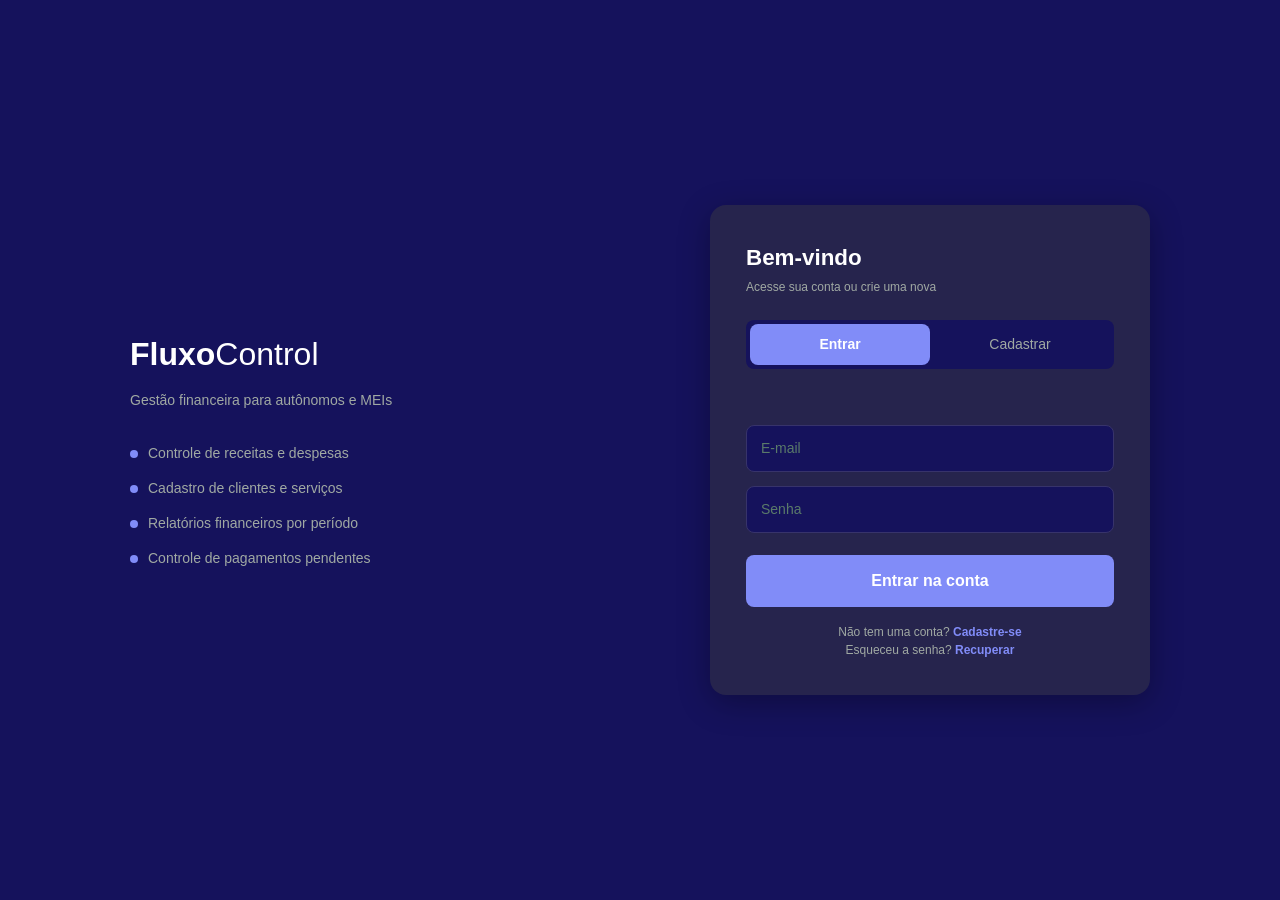
==== frontend/index.html @ 9fb7758e "Primeiro commit - FluxoControl" ====
<!DOCTYPE html>
<html lang="pt-br">

<head>
  <meta charset="UTF-8">
  <meta name="viewport" content="width=device-width, initial-scale=1.0">
  <title>FluxoControl</title>
  <link rel="stylesheet" href="css/reset.css">
  <link rel="stylesheet" href="css/style.css">
</head>

<body class="pagina-auth">

  <div class="auth-container">

    <div class="auth-esquerda">
      <div class="logo auth-logo">
        <strong>Fluxo</strong><span>Control</span>
      </div>
      <p class="auth-descricao">Gestão financeira para autônomos e MEIs</p>
      <ul class="auth-lista">
        <li>Controle de receitas e despesas</li>
        <li>Cadastro de clientes e serviços</li>
        <li>Relatórios financeiros por período</li>
        <li>Controle de pagamentos pendentes</li>
      </ul>
    </div>

    <div class="auth-direita">
      <div class="auth-card">

        <h1 class="auth-titulo">Bem-vindo</h1>
        <p class="auth-subtitulo">Acesse sua conta ou crie uma nova</p>

        <div class="auth-abas">
          <button class="auth-aba ativa" id="aba-entrar">Entrar</button>
          <button class="auth-aba" id="aba-cadastrar">Cadastrar</button>
        </div>

        <p class="auth-erro" id="auth-erro"></p>

        <!-- Formulário de Login -->
        <div id="form-login">
          <div class="campo-auth">
            <input type="email" id="login-email" class="campo-input" placeholder="E-mail" />
          </div>
          <div class="campo-auth">
            <input type="password" id="login-senha" class="campo-input" placeholder="Senha" />
          </div>
          <button class="btn-auth" id="btn-entrar">Entrar na conta</button>
          <p class="auth-link-texto">
            Não tem uma conta?
            <a href="#" id="link-para-cadastro">Cadastre-se</a>
          </p>
          <p class="auth-link-texto">
            Esqueceu a senha? <a href="#" id="link-recuperar">Recuperar</a>
          </p>
        </div>

        <!-- Formulário de Cadastro -->
        <div id="form-cadastro" class="hidden">
          <div class="campo-auth">
            <label class="campo-label">Nome</label>
            <input type="text" id="cadastro-nome" class="campo-input" placeholder="Nome" />
          </div>
          <div class="campo-auth">
            <label class="campo-label">E-mail</label>
            <input type="email" id="cadastro-email" class="campo-input" placeholder="E-mail" />
          </div>
          <div class="campo-auth">
            <label class="campo-label">Senha</label>
            <input type="password" id="cadastro-senha" class="campo-input" placeholder="Senha" />
          </div>
          <button class="btn-auth" id="btn-cadastrar">Criar conta</button>
          <p class="auth-link-texto">
            Já tem uma conta?
            <a href="#" id="link-para-login">Faça login</a>
          </p>
        </div>

        <!-- Formulário de Recuperação -->
        <div id="form-recuperar" class="hidden">
          <p class="auth-subtitulo">Digite seu e-mail e escolha uma nova senha para redefinir o acesso.</p>
          <div class="campo-auth">
            <input type="email" id="recuperar-email" class="campo-input" placeholder="E-mail" />
          </div>
          <div class="campo-auth">
            <input type="password" id="recuperar-senha" class="campo-input" placeholder="Nova senha" />
          </div>
          <button class="btn-auth" id="btn-recuperar">Redefinir senha</button>
          <p class="auth-link-texto">
            Lembrou a senha? <a href="#" id="link-voltar-login">Voltar ao login</a>
          </p>
        </div>

      </div>
    </div>

  </div>

  <script src="js/core.js"></script>
  <script src="js/script.js"></script>
</body>

</html>
---- frontend/css/style.css ----
/* VARIÁVEIS DE COR */
:root {
  /* ---- Marca ---- */
  --marca-escura: #15125c; /* fundo do menu lateral, fundo da tela de login */
  --marca-media: #6366f1; /* cor principal: botões, foco de campos, gráfico */
  --marca-clara: #818cf8; /* destaque do logo, links e detalhes */
  --marca-escura-hover: #4f46e5; /* hover do botão principal */
  --marca-hover-auth: #4338ca; /* hover do botão de login/cadastro */
  --marca-card-auth: #26244d; /* fundo do card de login */
  --marca-borda-auth: #37336b; /* borda dos campos de login */
  --marca-titulo: #25244c; /* título dos painéis (clientes, serviços...) */
  --marca-titulo-pagina: #19183b; /* título grande do topo de cada página */
  --marca-linha-hover: #f5f7ff; /* fundo ao passar o mouse numa linha de tabela */
  --marca-borda-suave: #eef2ff; /* borda leve dos cards e painéis */

  /* ---- Neutros ---- */
  --branco: #ffffff;
  --fundo-pagina: #f7f6f2;

  /* Cinza */
  --cinza-borda: #d1d5db51; /* toda borda, divisória, hover suave e placeholder */
  --cinza-texto: #9ca3af; /* todo texto auxiliar/secundário (labels, datas, .muted) */

  /* Cinza específico do menu lateral e da tela de login */
  --cinza-texto-claro: #a0a9a3; /* texto secundário sobre fundo escuro */
  --cinza-placeholder-escuro: #5a7a6a; /* placeholder dos campos de login */

  /* STATUS */
  /*Positivo (pago, ativo, lucro, receita) */
  --positivo-texto: #166534; /* texto sobre fundo colorido (badge) */
  --positivo-fundo: #d1fae5;
  --positivo-destaque: #16a34a; /* número/ícone isolado sobre fundo branco */

  /* Negativo (atrasado, inadimplente, despesa) */
  --negativo-texto: #991b1b;
  --negativo-fundo: #fee2e2;
  --negativo-destaque: #ef4444;

  /* Alerta (pendente) */
  --alerta-texto: #854d0e;
  --alerta-fundo: #fef9c3;
  --alerta-destaque: #d97706;

  /*Informativo (novo, ícone de editar) */
  --informativo-texto: #1e40af;
  --informativo-fundo: #dbeafe;
  --informativo-destaque: #3498db;

  /* Erro de formulário (próprio, separado do vermelho de status) */
  --erro-texto: #dc2626;
  --erro-fundo: #fef2f2;
  --erro-borda: #fecaca;
  --erro-suave: #f87171; /* texto de erro sobre fundo escuro (login) */

  /* ---- Tipografia (tamanhos de texto pequeno/auxiliar do site inteiro;
     títulos grandes continuam com valor próprio, não entram na escala) ---- */
  --txt-micro: 0.625rem; /* legendas do gráfico */
  --txt-rotulo: 0.7rem; /* rótulo em maiúsculo: cabeçalho de tabela, label de card/campo */
  --txt-aux: 0.75rem; /* texto auxiliar/secundário */
  --txt-base: 0.875rem; /* texto normal do corpo (célula de tabela, listas, subtítulos) */

  /* ---- Cantos arredondados ---- */
  --raio-padrao: 8px; /* botão, input, select, card pequeno */
  --raio-card: 12px; /* painel, card de resumo */
  --raio-grande: 16px; /* card de destaque (login) */
  --raio-pilula: 9999px; /* badge e etiqueta de status */
}

/*  MENU LATERAL  */
.app-shell {
  min-height: 100vh;
}

.sidebar {
  width: 220px;
  flex-shrink: 0;
  background-color: var(--marca-escura);
  color: var(--branco);
  display: flex;
  flex-direction: column;
  padding: 24px 16px;
  position: fixed;
  top: 0;
  left: 0;
  height: 100vh;
}

.sidebar-logo {
  font-size: 1.3rem;
  letter-spacing: -0.5px;
  padding: 0 10px;
  margin-bottom: 2rem;
}

.sidebar-logo strong {
  color: var(--branco);
}

.sidebar-logo span {
  color: var(--marca-clara);
  font-weight: 700;
}

.sidebar-nav {
  display: flex;
  flex-direction: column;
  gap: 4px;
  flex: 1;
}

.sidebar-link {
  display: flex;
  align-items: center;
  gap: 12px;
  color: var(--cinza-texto-claro);
  font-size: var(--txt-base);
  font-weight: 500;
  padding: 10px 12px;
  border-radius: var(--raio-padrao);
  transition: all 0.2s;
}

.sidebar-link i {
  width: 18px;
  text-align: center;
  font-size: var(--txt-base);
}

.sidebar-link:hover {
  color: var(--branco);
  background: rgba(255, 255, 255, 0.06);
}

.sidebar-link.ativo {
  color: var(--branco);
  background: rgba(255, 255, 255, 0.12);
}

.sidebar .botao-logout {
  background-color: rgba(255, 255, 255, 0.12);
  color: var(--branco);
  padding: 10px 12px;
  border-radius: var(--raio-padrao);
  font-size: var(--txt-aux);
  font-weight: 700;
  transition: all 0.2s;
  width: 100%;
}

.sidebar .botao-logout:hover {
  background-color: rgba(255, 255, 255, 0.2);
}

/* Parte principal de conteúdo (lado do menu lateral) */
main,
.wrap {
  margin-left: 220px;
  padding: 40px;
}

main {
  padding: 40px;
}

/*  COMPONENTES COMPARTILHADOS 
   Painel, tabela, campos de formulário, botões e etiquetas de status usados em várias páginas ficam aqui para não duplicar regras em cada página. */

/* Painel (card branco com título) */
.painel {
  background: var(--branco);
  border-radius: var(--raio-card);
  border: 1px solid var(--marca-borda-suave);
  padding: 24px;
  margin-bottom: 20px;
}

.painel-header {
  display: flex;
  justify-content: space-between;
  align-items: center;
  margin-bottom: 20px;
}

.painel-title {
  font-size: 1rem;
  font-weight: 700;
  text-transform: uppercase;
  color: var(--marca-titulo);
}

.painel-largo {
  grid-column: 1 / -1;
}

.dashboard-conteudo {
  display: grid;
  grid-template-columns: 1fr 1fr;
  gap: 24px;
  align-items: start;
}

/* Tabela padrão (header cinza claro + linhas com hover)*/
.tabela-container {
  overflow-x: auto;
}

.tabela-clientes {
  width: 100%;
  border-collapse: collapse;
}

.tabela-clientes thead {
  background-color: var(--cinza-borda);
}

.tabela-clientes th {
  text-align: left;
  font-size: var(--txt-rotulo);
  text-transform: uppercase;
  color: var(--cinza-texto);
  padding: 12px;
  border-bottom: 1px solid var(--cinza-borda);
}

.tabela-clientes td {
  padding: 16px 12px;
  border-bottom: 1px solid var(--cinza-borda);
  font-size: var(--txt-base);
}

.tabela-clientes tbody tr:hover {
  background: var(--marca-linha-hover);
}

.linha-selecionada {
  background-color: var(--marca-linha-hover);
}

.td-right {
  text-align: right;
}

.td-center {
  text-align: center;
}

.muted {
  color: var(--cinza-texto);
  font-size: var(--txt-aux);
}

.capitalize {
  text-transform: capitalize;
}

.cell-empty {
  text-align: center;
  color: var(--cinza-texto);
}

.tabela-clientes td.cell-empty {
  padding: 2rem 1rem;
}

/* Cards de resumo (números grandes no topo) — Dashboard, Clientes, Serviços */
.resumo-grade {
  display: grid;
  grid-template-columns: repeat(3, 1fr);
  gap: 20px;
  margin-bottom: 20px;
}

.resumo-cartao {
  background: var(--branco);
  padding: 10px 20px;
  border-radius: var(--raio-card);
  border: 1px solid var(--marca-borda-suave);
  box-shadow: 0 4px 6px rgba(0, 0, 0, 0.02);
}

.resumo-cartao-destaque .resumo-valor {
  font-size: 1.8rem;
}

.resumo-label {
  font-size: var(--txt-rotulo);
  font-weight: 700;
  text-transform: uppercase;
  color: var(--cinza-texto);
  letter-spacing: 0.05em;
}

.resumo-valor {
  display: block;
  font-size: 1.5rem;
  font-weight: 700;
  margin: 5px 0;
}

.resumo-detalhe {
  font-size: var(--txt-aux);
  color: var(--cinza-texto);
}

/* Cor de números/ícones "isolados" (fora de badge) que representam um valor bom/ruim/de atenção — usado em Dashboard, Clientes, Serviços, Financeiro e Relatórios */
.valor-positivo {
  color: var(--positivo-destaque);
}

.valor-negativo {
  color: var(--negativo-destaque);
}

.valor-alerta {
  color: var(--alerta-destaque);
}

/* Cabeçalho de página (título + ações à direita) */
.dashboard-topo {
  display: flex;
  justify-content: space-between;
  align-items: center;
  gap: 1rem;
  flex-wrap: wrap;
  margin-bottom: 24px;
}

/* Título e subtítulo de página */
.pagina-titulo {
  font-size: 1.8rem;
  color: var(--marca-titulo-pagina);
  margin-bottom: 5px;
}

.pagina-subtitulo {
  color: var(--cinza-texto);
  font-size: var(--txt-base);
  letter-spacing: 0.1rem;
}

.toolbar {
  display: flex;
  gap: 0.75rem;
  align-items: center;
  flex-wrap: wrap;
}

.grid-2 {
  display: grid;
  gap: 1.5rem;
}

@media (min-width: 1024px) {
  .grid-2 {
    grid-template-columns: 1fr 1fr;
  }
}

/* Select customizado — usado em qualquer select do site (filtros e campos de formulário): Serviços, Financeiro, Relatórios */
.campo-select {
  padding: 8px 12px;
  border: 1px solid var(--cinza-borda);
  border-radius: var(--raio-padrao);
  font-size: var(--txt-aux);
  cursor: pointer;
  appearance: none;
  -webkit-appearance: none;
  -moz-appearance: none;
  padding-right: 32px;
  background-color: var(--branco);
  background-image: url("data:image/svg+xml;utf8,<svg xmlns='http://www.w3.org/2000/svg' viewBox='0 0 24 24' fill='none' stroke='%236b7280' stroke-width='2' stroke-linecap='round' stroke-linejoin='round'><polyline points='6 9 12 15 18 9'></polyline></svg>");
  background-repeat: no-repeat;
  background-position: right 10px center;
  background-size: 14px;
}

.campo-select:focus {
  outline: none;
  border-color: var(--marca-media);
  box-shadow: 0 0 0 2px rgba(58, 166, 106, 0.2);
}

/* Campo de texto avulso, fora de um .campo (ex: campo de descrição de despesa quando não está dentro do formulário padrão) — Financeiro */
.input {
  border: 1px solid var(--cinza-borda);
  border-radius: var(--raio-padrao);
  padding: 8px 12px;
  font-size: var(--txt-aux);
  width: 100%;
}

.input:focus {
  outline: none;
  border-color: var(--marca-media);
  box-shadow: 0 0 0 2px rgba(58, 166, 106, 0.2);
}

/* Campo de formulário (rótulo + input) — Clientes, Serviços e Financeiro */
.campo {
  display: flex;
  flex-direction: column;
  gap: 6px;
}

/* Grade de campos de um formulário — Serviços e Financeiro */
.form-campos {
  display: grid;
  grid-template-columns: 1fr 1fr;
  gap: 15px;
  margin-top: 10px;
}

.campo-cheio {
  grid-column: span 2;
}

.campo label {
  font-size: var(--txt-rotulo);
  font-weight: 700;
  color: var(--cinza-texto);
  text-transform: uppercase;
}

.campo-opcional {
  text-transform: none;
  font-weight: 400;
  color: var(--cinza-texto);
}

.campo input {
  padding: 10px;
  border: 1px solid var(--cinza-borda);
  border-radius: var(--raio-padrao);
  font-size: var(--txt-aux);
}

.campo input::placeholder {
  color: var(--cinza-borda);
  letter-spacing: 0.1em;
  font-weight: 600;
}

.campo input:focus {
  outline: none;
  border-color: var(--marca-media);
  box-shadow: 0 0 0 2px rgba(58, 166, 106, 0.2);
}

.form-botoes {
  grid-column: span 2;
  display: flex;
  gap: 10px;
  margin-top: 10px;
}

.btn-cancelar {
  background: var(--branco);
  border: 1px solid var(--cinza-borda);
  padding: 10px 20px;
  border-radius: var(--raio-padrao);
  font-weight: 700;
}

.btn-cancelar:hover {
  background: var(--marca-linha-hover);
}

/* Botão de ação principal — usado em todas as páginas (Salvar, Registrar, +Novo Serviço, +Nova Despesa...) */
.btn-primary {
  display: inline-flex;
  align-items: center;
  gap: 0.35rem;
  background: var(--marca-media);
  color: var(--branco);
  border: none;
  border-radius: var(--raio-padrao);
  padding: 10px 20px;
  font-size: var(--txt-base);
  font-weight: 700;
  cursor: pointer;
}

.btn-primary:hover {
  background: var(--marca-escura-hover);
}

.btn-ghost {
  border: 1px solid var(--cinza-borda);
  background: var(--branco);
  border-radius: var(--raio-padrao);
  padding: 0.5rem 1rem;
  font-size: var(--txt-base);
  cursor: pointer;
}

.alert-err {
  background: var(--erro-fundo);
  border: 1px solid var(--erro-borda);
  color: var(--erro-texto);
  border-radius: var(--raio-padrao);
  padding: 0.75rem 1rem;
  font-size: var(--txt-base);
  margin-bottom: 1rem;
}

/* Ícones de ação nas tabelas (editar/excluir) — Clientes, Serviços, Financeiro */
[title="Editar"],
[title="Deletar"] {
  background: none;
  border: none;
  cursor: pointer;
  padding: 5px;
}

.fa-trash-can {
  color: var(--negativo-destaque);
}

.fa-pen-to-square {
  color: var(--informativo-destaque);
}

.row-actions {
  display: inline-flex;
  align-items: center;
  gap: 10px;
}

/* Etiquetas de status (select colorido nas tabelas) — Clientes e Serviços */
.status-servico-select,
.status-cliente {
  appearance: none;
  -webkit-appearance: none;
  -moz-appearance: none;
  padding: 5px 10px;
  border-radius: var(--raio-pilula);
  font-size: var(--txt-aux);
  font-weight: 700;
  border: none;
  cursor: pointer;
}

.status-servico-select.pago,
.status-cliente.ativo {
  background: var(--positivo-fundo);
  color: var(--positivo-texto);
}

.status-servico-select.pendente {
  background: var(--alerta-fundo);
  color: var(--alerta-texto);
}

.status-servico-select.atrasado,
.status-cliente.inadimplente {
  background: var(--negativo-fundo);
  color: var(--negativo-texto);
}

.status-cliente.novo {
  background: var(--informativo-fundo);
  color: var(--informativo-texto);
}

/* Etiquetas de status (texto simples, geradas via JS) — Dashboard e
   Clientes (histórico) */
.status-pago {
  display: block;
  background: var(--positivo-fundo);
  color: var(--positivo-texto);
  font-size: var(--txt-rotulo);
  font-weight: 700;
  padding: 5px 10px;
  border-radius: var(--raio-pilula);
  margin-top: 5px;
}

.status-pendente {
  display: block;
  background: var(--alerta-fundo);
  color: var(--alerta-texto);
  font-size: var(--txt-rotulo);
  font-weight: 700;
  padding: 5px 10px;
  border-radius: var(--raio-pilula);
  margin-top: 5px;
}

.status-atrasado {
  display: block;
  background: var(--negativo-fundo);
  color: var(--negativo-texto);
  font-size: var(--txt-rotulo);
  font-weight: 700;
  padding: 5px 10px;
  border-radius: var(--raio-pilula);
  margin-top: 5px;
}

/* Etiquetas de status (badge arredondado, gerado via montarSituacao()
   em core.js) — usadas atualmente no Financeiro */
.badge-pago,
.badge-ativo {
  display: inline-flex;
  align-items: center;
  padding: 0.125rem 0.625rem;
  border-radius: var(--raio-pilula);
  font-size: var(--txt-aux);
  font-weight: 500;
  background: var(--positivo-fundo);
  color: var(--positivo-texto);
}

.badge-pendente {
  display: inline-flex;
  align-items: center;
  padding: 0.125rem 0.625rem;
  border-radius: var(--raio-pilula);
  font-size: var(--txt-aux);
  font-weight: 500;
  background: var(--alerta-fundo);
  color: var(--alerta-texto);
}

.badge-atrasado {
  display: inline-flex;
  align-items: center;
  padding: 0.125rem 0.625rem;
  border-radius: var(--raio-pilula);
  font-size: var(--txt-aux);
  font-weight: 500;
  background: var(--negativo-fundo);
  color: var(--negativo-texto);
}

.badge-inadimplente {
  display: inline-flex;
  align-items: center;
  padding: 0.125rem 0.625rem;
  border-radius: var(--raio-pilula);
  font-size: var(--txt-aux);
  font-weight: 500;
  background: var(--negativo-fundo);
  color: var(--negativo-texto);
}

.badge-novo {
  display: inline-flex;
  align-items: center;
  padding: 0.125rem 0.625rem;
  border-radius: var(--raio-pilula);
  font-size: var(--txt-aux);
  font-weight: 500;
  background: var(--informativo-fundo);
  color: var(--informativo-texto);
}

.badge-inativo {
  display: inline-flex;
  align-items: center;
  padding: 0.125rem 0.625rem;
  border-radius: var(--raio-pilula);
  font-size: var(--txt-aux);
  font-weight: 500;
  background: var(--cinza-borda);
  color: var(--cinza-texto);
}

/* LOGIN / CADASTRO */
.pagina-auth {
  background-color: var(--marca-escura);
  min-height: 100vh;
  display: flex;
  align-items: center;
  justify-content: center;
}

.auth-container {
  display: flex;
  align-items: center;
  justify-content: center;
  gap: 80px;
  width: 100%;
  max-width: 1100px;
  padding: 40px;
}

.auth-esquerda {
  color: var(--branco);
  flex: 1;
}

.auth-logo {
  font-size: 2rem;
  margin-bottom: 12px;
}

.auth-descricao {
  color: var(--cinza-texto-claro);
  font-size: var(--txt-base);
  margin-bottom: 32px;
}

.auth-lista {
  list-style: none;
  display: flex;
  flex-direction: column;
  gap: 14px;
}

.auth-lista li {
  color: var(--cinza-texto-claro);
  font-size: var(--txt-base);
  display: flex;
  align-items: center;
  gap: 10px;
}

.auth-lista li::before {
  content: "";
  width: 8px;
  height: 8px;
  background-color: var(--marca-clara);
  border-radius: 50%;
  flex-shrink: 0;
}

.auth-direita {
  flex: 1;
  max-width: 440px;
}

.auth-card {
  background-color: var(--marca-card-auth);
  border-radius: var(--raio-grande);
  padding: 36px;
  box-shadow: 0 8px 32px rgba(0, 0, 0, 0.3);
}

.auth-titulo {
  color: var(--branco);
  font-size: 1.4rem;
  font-weight: 700;
  margin-bottom: 4px;
}

.auth-subtitulo {
  color: var(--cinza-texto-claro);
  font-size: var(--txt-aux);
  margin-bottom: 24px;
}

.auth-abas {
  display: flex;
  background-color: var(--marca-escura);
  border-radius: var(--raio-padrao);
  padding: 4px;
  margin-bottom: 24px;
}

.auth-aba {
  flex: 1;
  padding: 10px;
  border-radius: var(--raio-padrao);
  font-size: var(--txt-base);
  font-weight: 500;
  color: var(--cinza-texto-claro);
  background: transparent;
  transition: all 0.2s;
  cursor: pointer;
}

.auth-aba.ativa {
  background-color: var(--marca-clara);
  color: var(--branco);
  font-weight: 700;
}

.campo-auth {
  margin-bottom: 14px;
}

.campo-label {
  display: block;
  font-size: var(--txt-aux);
  color: var(--cinza-texto-claro);
  margin-bottom: 6px;
  text-transform: uppercase;
  letter-spacing: 0.5px;
}

.campo-input {
  width: 100%;
  padding: 12px 14px;
  background-color: var(--marca-escura);
  border: 1px solid var(--marca-borda-auth);
  border-radius: var(--raio-padrao);
  color: var(--branco);
  font-size: var(--txt-base);
  transition: border-color 0.2s;
}

.campo-input::placeholder {
  color: var(--cinza-placeholder-escuro);
}

.campo-input:focus {
  outline: none;
  border-color: var(--marca-clara);
}

.campos-lado-a-lado {
  display: grid;
  grid-template-columns: 1fr 1fr;
  gap: 12px;
}

.btn-auth {
  width: 100%;
  padding: 14px;
  background-color: var(--marca-clara);
  color: var(--branco);
  border-radius: var(--raio-padrao);
  font-weight: 700;
  margin-top: 8px;
  margin-bottom: 16px;
  cursor: pointer;
  transition: background-color 0.2s;
}

.btn-auth:hover {
  background-color: var(--marca-hover-auth);
}

.btn-auth:disabled {
  background-color: var(--marca-borda-auth);
  cursor: not-allowed;
}

.auth-link-texto {
  text-align: center;
  font-size: var(--txt-aux);
  color: var(--cinza-texto-claro);
}

.auth-link-texto a {
  color: var(--marca-clara);
  font-weight: 600;
}

.auth-link-texto a:hover {
  text-decoration: underline;
}

.auth-erro {
  color: var(--erro-suave);
  font-size: var(--txt-aux);
  margin-bottom: 12px;
  min-height: 20px;
  text-align: center;
}

/* DASHBOARD */
.resumo-grade-3 {
  grid-template-columns: repeat(3, 1fr);
}

.atividade-item {
  display: flex;
  align-items: center;
  gap: 12px;
  padding: 12px 0;
  border-bottom: 1px solid var(--cinza-borda);
  font-size: var(--txt-base);
  color: var(--cinza-texto);
}

.atividade-item:last-child {
  border-bottom: none;
}

.atividade-icone {
  font-size: 1.2rem;
}

/* Ícones do feed de "Atividade Recente" (escopados ao .atividade-icone para não vazar cor para o ícone do menu lateral que usa o mesmo ícone, ex: fa-sack-dollar) */
.atividade-icone .fa-user-plus {
  color: var(--marca-clara);
}

.atividade-icone .fa-sack-dollar {
  color: var(--alerta-destaque);
}

.atividade-icone .fa-clipboard-check {
  color: var(--informativo-texto);
}

.atividade-icone .fa-angles-down {
  color: var(--negativo-destaque);
}

.block-pad {
  padding: 2rem 1.25rem;
  margin: 0;
  text-align: center;
}

/* CLIENTES */
.coluna-acoes {
  display: flex;
  flex-direction: column;
}

.form-cadastro {
  display: grid;
  grid-template-columns: 1fr 1fr;
  gap: 15px;
  margin-top: 10px;
}

.historico-item {
  display: flex;
  justify-content: space-between;
  padding: 5px 0;
  border-bottom: 1px solid var(--cinza-borda);
}

.historico-info h3 {
  font-size: var(--txt-base);
}

.historico-info time {
  font-size: var(--txt-aux);
  color: var(--cinza-texto);
}

.historico-valores {
  text-align: center;
}

.historico-lista span {
  font-size: var(--txt-aux);
  color: var(--cinza-texto);
  margin-top: 15px;
}

/* SERVIÇOS */
.resumo-grade-4 {
  grid-template-columns: repeat(4, 1fr);
}

.status-servico {
  padding: 5px 15px;
  border-radius: var(--raio-pilula);
  font-size: var(--txt-aux);
  font-weight: 700;
  display: inline-block;
}

.status-servico.pago {
  background: var(--positivo-fundo);
  color: var(--positivo-texto);
}

.status-servico.pendente {
  background: var(--alerta-fundo);
  color: var(--alerta-texto);
}

.status-servico.atrasado {
  background: var(--negativo-fundo);
  color: var(--negativo-texto);
}

/* FINANCEIRO */
.painel-despesa {
  background: var(--branco);
  border: 1px solid var(--marca-borda-suave);
  border-radius: var(--raio-card);
  padding: 1.25rem;
  margin-bottom: 1.5rem;
}

/* RELATÓRIOS */
.chart-loading {
  height: 10rem;
  display: flex;
  align-items: center;
  justify-content: center;
  color: var(--cinza-texto);
  font-size: var(--txt-base);
}

.chart-bars {
  display: flex;
  gap: 0.5rem;
}

.bar-col {
  flex: 1;
  display: flex;
  flex-direction: column;
  align-items: center;
  min-width: 0;
}

.bar-tip {
  font-size: var(--txt-micro);
  color: var(--cinza-texto);
  white-space: nowrap;
  overflow: hidden;
  text-overflow: ellipsis;
  max-width: 100%;
  height: 1rem;
}

.bar-track-cima {
  width: 100%;
  height: 6rem;
  display: flex;
  flex-direction: column;
  justify-content: flex-end;
}

.bar-track-baixo {
  width: 100%;
  height: 6rem;
  display: flex;
  flex-direction: column;
  justify-content: flex-start;
}

.bar-zero {
  width: 100%;
  height: 1px;
  background: var(--cinza-borda);
}

.bar-fill {
  width: 100%;
  min-height: 0;
  background: var(--cinza-borda);
}

.bar-fill.bar-cima {
  border-radius: 2px 2px 0 0;
}

.bar-fill.bar-baixo {
  border-radius: 0 0 2px 2px;
}

.bar-fill.bar-verde {
  background: var(--positivo-destaque);
}

.bar-fill.bar-vermelha {
  background: var(--negativo-destaque);
}

.bar-m {
  font-size: var(--txt-micro);
  color: var(--cinza-texto);
  margin-top: 0.35rem;
}

.chart-legenda {
  display: flex;
  gap: 1rem;
  font-size: var(--txt-aux);
  color: var(--cinza-texto);
}

.chart-legenda span {
  display: inline-flex;
  align-items: center;
  gap: 0.35rem;
}

.legenda-cor {
  width: 10px;
  height: 10px;
  border-radius: 2px;
  display: inline-block;
}

.legenda-verde {
  background: var(--positivo-destaque);
}

.legenda-vermelha {
  background: var(--negativo-destaque);
}

.cli-row {
  display: flex;
  align-items: center;
  justify-content: space-between;
  padding: 0.75rem 1.25rem;
  border-bottom: 1px solid var(--cinza-borda);
}

.cli-left {
  display: flex;
  align-items: center;
  gap: 0.75rem;
}

.cli-num {
  width: 1.5rem;
  height: 1.5rem;
  border-radius: var(--raio-pilula);
  background: var(--positivo-fundo);
  color: var(--positivo-destaque);
  font-size: var(--txt-micro);
  font-weight: 700;
  display: flex;
  align-items: center;
  justify-content: center;
}

.cli-nome {
  margin: 0;
  font-size: var(--txt-base);
  font-weight: 500;
}

.cli-sub {
  margin: 0.125rem 0 0;
  font-size: var(--txt-aux);
  color: var(--cinza-texto);
}

.cli-total {
  font-weight: 700;
  font-size: var(--txt-base);
  color: var(--positivo-destaque);
}

.font-medium {
  font-weight: 500;
}

.font-bold {
  font-weight: 700;
}

/* RESPONSIVIDADE */

/* TABLET (até 1024px) */
@media (max-width: 1024px) {
  .resumo-grade-4 {
    grid-template-columns: repeat(2, 1fr);
  }

  .dashboard-conteudo {
    grid-template-columns: 1fr;
  }

  .campo-cheio {
    grid-column: span 1;
  }

  .form-botoes {
    grid-column: span 1;
  }

  .form-campos {
    grid-template-columns: 1fr;
  }
}

/* CELULAR (até 768px) */
@media (max-width: 768px) {
  .sidebar .botao-logout {
    font-size: var(--txt-rotulo);
    padding: 6px 12px;
  }

  main,
  main.dashboard {
    padding: 0 12px;
  }

  .painel {
    width: 100%;
    max-width: 100%;
    overflow: hidden;
  }

  .resumo-grade,
  .resumo-grade-3,
  .resumo-grade-4,
  .dashboard-conteudo {
    grid-template-columns: 1fr;
    width: 100%;
  }

  .dashboard-topo {
    flex-direction: column;
    align-items: flex-start;
    gap: 12px;
  }

  .form-cadastro {
    grid-template-columns: 1fr;
    width: 100%;
  }

  .campo-cheio {
    grid-column: span 1;
  }

  .form-botoes {
    grid-column: span 1;
    flex-direction: column;
    width: 100%;
  }

  .campo input,
  .campo select,
  .campo-input,
  .campo-select {
    width: 100%;
    max-width: 100%;
  }

  .tabela-container {
    overflow-x: auto;
    -webkit-overflow-scrolling: touch;
    width: 100%;
  }

  .form-campos {
    grid-template-columns: 1fr;
    width: 100%;
  }
}

/* IMPRESSÃO / "BAIXAR PDF" */
/* Usa a função de imprimir do navegador — sem biblioteca externa. */
.print-only {
  display: none;
}

@media print {
  .header,
  .no-print,
  .painel-despesa,
  [title="Editar"],
  [title="Deletar"] {
    display: none !important;
  }

  .print-only {
    display: block;
    font-size: var(--txt-aux);
    color: var(--cinza-texto);
    margin: 0.25rem 0 0;
  }

  body {
    background: var(--branco);
  }

  .wrap {
    max-width: 100%;
    padding: 0;
  }

  .resumo-cartao,
  .painel,
  .painel-despesa {
    box-shadow: none !important;
    border: 1px solid var(--cinza-borda) !important;
  }

  .resumo-grade,
  .painel {
    page-break-inside: avoid;
  }

  .grid-2 {
    grid-template-columns: 1fr 1fr;
  }
}
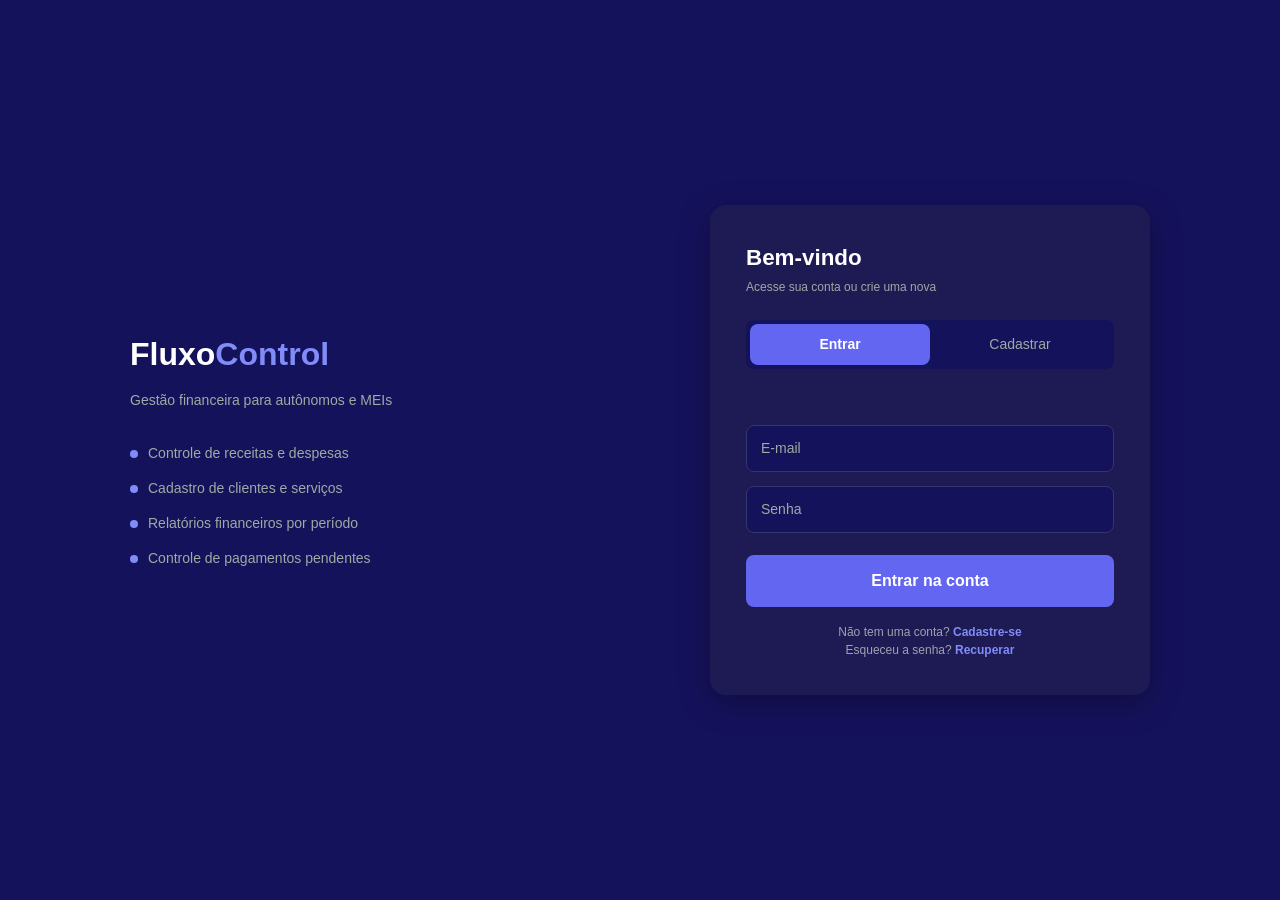
==== commit 112d2688: "feat: enhance reporting and service management features - Added monthly filter to reports for improv" ====
--- a/frontend/index.html
+++ b/frontend/index.html
@@ -39,7 +39,7 @@
 
         <p class="auth-erro" id="auth-erro"></p>
 
-        <!-- Formulário de Login -->
+        <!-- Formulario de Login -->
         <div id="form-login">
           <div class="campo-auth">
             <input type="email" id="login-email" class="campo-input" placeholder="E-mail" />
@@ -57,7 +57,7 @@
           </p>
         </div>
 
-        <!-- Formulário de Cadastro -->
+        <!-- Formulario de Cadastro -->
         <div id="form-cadastro" class="hidden">
           <div class="campo-auth">
             <label class="campo-label">Nome</label>
@@ -78,7 +78,7 @@
           </p>
         </div>
 
-        <!-- Formulário de Recuperação -->
+        <!-- Formulario de Recuperação -->
         <div id="form-recuperar" class="hidden">
           <p class="auth-subtitulo">Digite seu e-mail e escolha uma nova senha para redefinir o acesso.</p>
           <div class="campo-auth">
--- a/frontend/css/style.css
+++ b/frontend/css/style.css
@@ -1,72 +1,4 @@
-/* VARIÁVEIS DE COR */
-:root {
-  /* ---- Marca ---- */
-  --marca-escura: #15125c; /* fundo do menu lateral, fundo da tela de login */
-  --marca-media: #6366f1; /* cor principal: botões, foco de campos, gráfico */
-  --marca-clara: #818cf8; /* destaque do logo, links e detalhes */
-  --marca-escura-hover: #4f46e5; /* hover do botão principal */
-  --marca-hover-auth: #4338ca; /* hover do botão de login/cadastro */
-  --marca-card-auth: #26244d; /* fundo do card de login */
-  --marca-borda-auth: #37336b; /* borda dos campos de login */
-  --marca-titulo: #25244c; /* título dos painéis (clientes, serviços...) */
-  --marca-titulo-pagina: #19183b; /* título grande do topo de cada página */
-  --marca-linha-hover: #f5f7ff; /* fundo ao passar o mouse numa linha de tabela */
-  --marca-borda-suave: #eef2ff; /* borda leve dos cards e painéis */
-
-  /* ---- Neutros ---- */
-  --branco: #ffffff;
-  --fundo-pagina: #f7f6f2;
-
-  /* Cinza */
-  --cinza-borda: #d1d5db51; /* toda borda, divisória, hover suave e placeholder */
-  --cinza-texto: #9ca3af; /* todo texto auxiliar/secundário (labels, datas, .muted) */
-
-  /* Cinza específico do menu lateral e da tela de login */
-  --cinza-texto-claro: #a0a9a3; /* texto secundário sobre fundo escuro */
-  --cinza-placeholder-escuro: #5a7a6a; /* placeholder dos campos de login */
-
-  /* STATUS */
-  /*Positivo (pago, ativo, lucro, receita) */
-  --positivo-texto: #166534; /* texto sobre fundo colorido (badge) */
-  --positivo-fundo: #d1fae5;
-  --positivo-destaque: #16a34a; /* número/ícone isolado sobre fundo branco */
-
-  /* Negativo (atrasado, inadimplente, despesa) */
-  --negativo-texto: #991b1b;
-  --negativo-fundo: #fee2e2;
-  --negativo-destaque: #ef4444;
-
-  /* Alerta (pendente) */
-  --alerta-texto: #854d0e;
-  --alerta-fundo: #fef9c3;
-  --alerta-destaque: #d97706;
-
-  /*Informativo (novo, ícone de editar) */
-  --informativo-texto: #1e40af;
-  --informativo-fundo: #dbeafe;
-  --informativo-destaque: #3498db;
-
-  /* Erro de formulário (próprio, separado do vermelho de status) */
-  --erro-texto: #dc2626;
-  --erro-fundo: #fef2f2;
-  --erro-borda: #fecaca;
-  --erro-suave: #f87171; /* texto de erro sobre fundo escuro (login) */
-
-  /* ---- Tipografia (tamanhos de texto pequeno/auxiliar do site inteiro;
-     títulos grandes continuam com valor próprio, não entram na escala) ---- */
-  --txt-micro: 0.625rem; /* legendas do gráfico */
-  --txt-rotulo: 0.7rem; /* rótulo em maiúsculo: cabeçalho de tabela, label de card/campo */
-  --txt-aux: 0.75rem; /* texto auxiliar/secundário */
-  --txt-base: 0.875rem; /* texto normal do corpo (célula de tabela, listas, subtítulos) */
-
-  /* ---- Cantos arredondados ---- */
-  --raio-padrao: 8px; /* botão, input, select, card pequeno */
-  --raio-card: 12px; /* painel, card de resumo */
-  --raio-grande: 16px; /* card de destaque (login) */
-  --raio-pilula: 9999px; /* badge e etiqueta de status */
-}
-
-/*  MENU LATERAL  */
+/* MENU LATERAL */
 .app-shell {
   min-height: 100vh;
 }
@@ -112,7 +44,7 @@
   display: flex;
   align-items: center;
   gap: 12px;
-  color: var(--cinza-texto-claro);
+  color: var(--cinza-texto-secundario);
   font-size: var(--txt-base);
   font-weight: 500;
   padding: 10px 12px;
@@ -150,26 +82,20 @@
 .sidebar .botao-logout:hover {
   background-color: rgba(255, 255, 255, 0.2);
 }
-
-/* Parte principal de conteúdo (lado do menu lateral) */
-main,
-.wrap {
+/* FIM MENU LATERAL */
+
+/* CONTEUDO PRINCIPAL */
+main {
   margin-left: 220px;
   padding: 40px;
 }
 
-main {
-  padding: 40px;
-}
-
-/*  COMPONENTES COMPARTILHADOS 
-   Painel, tabela, campos de formulário, botões e etiquetas de status usados em várias páginas ficam aqui para não duplicar regras em cada página. */
+/* COMPONENTES COMPARTILHADOS (Painel, tabela, campos de formulário, botões e etiquetas de status usados em várias páginas)*/
 
 /* Painel (card branco com título) */
 .painel {
   background: var(--branco);
   border-radius: var(--raio-card);
-  border: 1px solid var(--marca-borda-suave);
   padding: 24px;
   margin-bottom: 20px;
 }
@@ -206,7 +132,6 @@
 
 .tabela-clientes {
   width: 100%;
-  border-collapse: collapse;
 }
 
 .tabela-clientes thead {
@@ -274,10 +199,10 @@
   background: var(--branco);
   padding: 10px 20px;
   border-radius: var(--raio-card);
-  border: 1px solid var(--marca-borda-suave);
   box-shadow: 0 4px 6px rgba(0, 0, 0, 0.02);
 }
 
+/* Card de resumo com destaque (número maior) — Dashboard */
 .resumo-cartao-destaque .resumo-valor {
   font-size: 1.8rem;
 }
@@ -302,7 +227,7 @@
   color: var(--cinza-texto);
 }
 
-/* Cor de números/ícones "isolados" (fora de badge) que representam um valor bom/ruim/de atenção — usado em Dashboard, Clientes, Serviços, Financeiro e Relatórios */
+/* Cor de números/ícones "isolados" (fora de badge) */
 .valor-positivo {
   color: var(--positivo-destaque);
 }
@@ -328,7 +253,7 @@
 /* Título e subtítulo de página */
 .pagina-titulo {
   font-size: 1.8rem;
-  color: var(--marca-titulo-pagina);
+  color: var(--marca-titulo);
   margin-bottom: 5px;
 }
 
@@ -343,6 +268,19 @@
   gap: 0.75rem;
   align-items: center;
   flex-wrap: wrap;
+}
+
+.rotulo-filtro {
+  font-size: var(--txt-aux);
+  color: var(--cinza-texto);
+  font-weight: 600;
+}
+
+.rotulo-filtro {
+  font-size: var(--txt-aux);
+  font-weight: 600;
+  color: var(--cinza-texto);
+  white-space: nowrap;
 }
 
 .grid-2 {
@@ -356,13 +294,12 @@
   }
 }
 
-/* Select customizado — usado em qualquer select do site (filtros e campos de formulário): Serviços, Financeiro, Relatórios */
+/* Select customizado — usado em qualquer select do site (filtros e campos de formulário)*/
 .campo-select {
   padding: 8px 12px;
   border: 1px solid var(--cinza-borda);
   border-radius: var(--raio-padrao);
   font-size: var(--txt-aux);
-  cursor: pointer;
   appearance: none;
   -webkit-appearance: none;
   -moz-appearance: none;
@@ -374,12 +311,6 @@
   background-size: 14px;
 }
 
-.campo-select:focus {
-  outline: none;
-  border-color: var(--marca-media);
-  box-shadow: 0 0 0 2px rgba(58, 166, 106, 0.2);
-}
-
 /* Campo de texto avulso, fora de um .campo (ex: campo de descrição de despesa quando não está dentro do formulário padrão) — Financeiro */
 .input {
   border: 1px solid var(--cinza-borda);
@@ -465,7 +396,7 @@
   background: var(--marca-linha-hover);
 }
 
-/* Botão de ação principal — usado em todas as páginas (Salvar, Registrar, +Novo Serviço, +Nova Despesa...) */
+/* Botão de ação */
 .btn-primary {
   display: inline-flex;
   align-items: center;
@@ -477,7 +408,6 @@
   padding: 10px 20px;
   font-size: var(--txt-base);
   font-weight: 700;
-  cursor: pointer;
 }
 
 .btn-primary:hover {
@@ -490,7 +420,6 @@
   border-radius: var(--raio-padrao);
   padding: 0.5rem 1rem;
   font-size: var(--txt-base);
-  cursor: pointer;
 }
 
 .alert-err {
@@ -503,12 +432,11 @@
   margin-bottom: 1rem;
 }
 
-/* Ícones de ação nas tabelas (editar/excluir) — Clientes, Serviços, Financeiro */
+/* Ícones de ação nas tabelas (editar/excluir) */
 [title="Editar"],
 [title="Deletar"] {
   background: none;
   border: none;
-  cursor: pointer;
   padding: 5px;
 }
 
@@ -526,7 +454,7 @@
   gap: 10px;
 }
 
-/* Etiquetas de status (select colorido nas tabelas) — Clientes e Serviços */
+/* Etiquetas de status (select colorido nas tabelas) */
 .status-servico-select,
 .status-cliente {
   appearance: none;
@@ -537,7 +465,6 @@
   font-size: var(--txt-aux);
   font-weight: 700;
   border: none;
-  cursor: pointer;
 }
 
 .status-servico-select.pago,
@@ -562,7 +489,7 @@
   color: var(--informativo-texto);
 }
 
-/* Etiquetas de status (texto simples, geradas via JS) — Dashboard e
+/* Etiquetas de status (geradas via JS) — Dashboard e
    Clientes (histórico) */
 .status-pago {
   display: block;
@@ -606,7 +533,7 @@
   padding: 0.125rem 0.625rem;
   border-radius: var(--raio-pilula);
   font-size: var(--txt-aux);
-  font-weight: 500;
+  font-weight: 700;
   background: var(--positivo-fundo);
   color: var(--positivo-texto);
 }
@@ -617,7 +544,7 @@
   padding: 0.125rem 0.625rem;
   border-radius: var(--raio-pilula);
   font-size: var(--txt-aux);
-  font-weight: 500;
+  font-weight: 700;
   background: var(--alerta-fundo);
   color: var(--alerta-texto);
 }
@@ -628,7 +555,7 @@
   padding: 0.125rem 0.625rem;
   border-radius: var(--raio-pilula);
   font-size: var(--txt-aux);
-  font-weight: 500;
+  font-weight: 700;
   background: var(--negativo-fundo);
   color: var(--negativo-texto);
 }
@@ -639,7 +566,7 @@
   padding: 0.125rem 0.625rem;
   border-radius: var(--raio-pilula);
   font-size: var(--txt-aux);
-  font-weight: 500;
+  font-weight: 700;
   background: var(--negativo-fundo);
   color: var(--negativo-texto);
 }
@@ -650,7 +577,7 @@
   padding: 0.125rem 0.625rem;
   border-radius: var(--raio-pilula);
   font-size: var(--txt-aux);
-  font-weight: 500;
+  font-weight: 700;
   background: var(--informativo-fundo);
   color: var(--informativo-texto);
 }
@@ -661,10 +588,12 @@
   padding: 0.125rem 0.625rem;
   border-radius: var(--raio-pilula);
   font-size: var(--txt-aux);
-  font-weight: 500;
+  font-weight: 700;
   background: var(--cinza-borda);
   color: var(--cinza-texto);
 }
+
+/*PAGINAS SEPARADAS*/
 
 /* LOGIN / CADASTRO */
 .pagina-auth {
@@ -695,8 +624,17 @@
   margin-bottom: 12px;
 }
 
+.auth-logo strong {
+  color: var(--branco);
+}
+
+.auth-logo span {
+  color: var(--marca-clara);
+  font-weight: 700;
+}
+
 .auth-descricao {
-  color: var(--cinza-texto-claro);
+  color: var(--cinza-texto-secundario);
   font-size: var(--txt-base);
   margin-bottom: 32px;
 }
@@ -709,7 +647,7 @@
 }
 
 .auth-lista li {
-  color: var(--cinza-texto-claro);
+  color: var(--cinza-texto-secundario);
   font-size: var(--txt-base);
   display: flex;
   align-items: center;
@@ -745,7 +683,7 @@
 }
 
 .auth-subtitulo {
-  color: var(--cinza-texto-claro);
+  color: var(--cinza-texto-secundario);
   font-size: var(--txt-aux);
   margin-bottom: 24px;
 }
@@ -764,14 +702,13 @@
   border-radius: var(--raio-padrao);
   font-size: var(--txt-base);
   font-weight: 500;
-  color: var(--cinza-texto-claro);
+  color: var(--cinza-texto-secundario);
   background: transparent;
   transition: all 0.2s;
-  cursor: pointer;
 }
 
 .auth-aba.ativa {
-  background-color: var(--marca-clara);
+  background-color: var(--marca-media);
   color: var(--branco);
   font-weight: 700;
 }
@@ -783,7 +720,7 @@
 .campo-label {
   display: block;
   font-size: var(--txt-aux);
-  color: var(--cinza-texto-claro);
+  color: var(--cinza-texto-secundario);
   margin-bottom: 6px;
   text-transform: uppercase;
   letter-spacing: 0.5px;
@@ -797,11 +734,13 @@
   border-radius: var(--raio-padrao);
   color: var(--branco);
   font-size: var(--txt-base);
-  transition: border-color 0.2s;
+  transition:
+    border-color 0.2s,
+    background-color 0.2s;
 }
 
 .campo-input::placeholder {
-  color: var(--cinza-placeholder-escuro);
+  color: var(--cinza-texto-secundario);
 }
 
 .campo-input:focus {
@@ -818,18 +757,17 @@
 .btn-auth {
   width: 100%;
   padding: 14px;
-  background-color: var(--marca-clara);
+  background-color: var(--marca-media);
   color: var(--branco);
   border-radius: var(--raio-padrao);
   font-weight: 700;
   margin-top: 8px;
   margin-bottom: 16px;
-  cursor: pointer;
   transition: background-color 0.2s;
 }
 
 .btn-auth:hover {
-  background-color: var(--marca-hover-auth);
+  background-color: var(--marca-escura-hover);
 }
 
 .btn-auth:disabled {
@@ -840,7 +778,7 @@
 .auth-link-texto {
   text-align: center;
   font-size: var(--txt-aux);
-  color: var(--cinza-texto-claro);
+  color: var(--cinza-texto);
 }
 
 .auth-link-texto a {
@@ -859,8 +797,14 @@
   min-height: 20px;
   text-align: center;
 }
+/* FIM LOGIN */
 
 /* DASHBOARD */
+.btn-novo {
+  display: flex;
+  gap: 0.5rem;
+}
+
 .resumo-grade-3 {
   grid-template-columns: repeat(3, 1fr);
 }
@@ -883,7 +827,7 @@
   font-size: 1.2rem;
 }
 
-/* Ícones do feed de "Atividade Recente" (escopados ao .atividade-icone para não vazar cor para o ícone do menu lateral que usa o mesmo ícone, ex: fa-sack-dollar) */
+/* Ícones de "Atividade Recente"*/
 .atividade-icone .fa-user-plus {
   color: var(--marca-clara);
 }
@@ -905,6 +849,7 @@
   margin: 0;
   text-align: center;
 }
+/* FIM DASHBOARD */
 
 /* CLIENTES */
 .coluna-acoes {
@@ -944,12 +889,31 @@
   color: var(--cinza-texto);
   margin-top: 15px;
 }
+/* FIM CLIENTES */
 
 /* SERVIÇOS */
 .resumo-grade-4 {
   grid-template-columns: repeat(4, 1fr);
 }
 
+.resumo-grade-5 {
+  grid-template-columns: repeat(5, 1fr);
+}
+
+/* Card de resumo que também funciona como atalho/filtro (ex: card de
+   Inadimplentes em Clientes, card de Atrasados em Serviços) */
+.resumo-cartao-clicavel {
+  cursor: pointer;
+  transition:
+    box-shadow 0.15s,
+    transform 0.15s;
+}
+
+.resumo-cartao-clicavel:hover {
+  box-shadow: 0 6px 14px rgba(0, 0, 0, 0.08);
+  transform: translateY(-2px);
+}
+
 .status-servico {
   padding: 5px 15px;
   border-radius: var(--raio-pilula);
@@ -972,15 +936,16 @@
   background: var(--negativo-fundo);
   color: var(--negativo-texto);
 }
+/* FIM SERVIÇOS */
 
 /* FINANCEIRO */
 .painel-despesa {
   background: var(--branco);
-  border: 1px solid var(--marca-borda-suave);
   border-radius: var(--raio-card);
   padding: 1.25rem;
   margin-bottom: 1.5rem;
 }
+/* FIM FINANCEIRO */
 
 /* RELATÓRIOS */
 .chart-loading {
@@ -1099,6 +1064,35 @@
   justify-content: space-between;
   padding: 0.75rem 1.25rem;
   border-bottom: 1px solid var(--cinza-borda);
+  cursor: pointer;
+  transition: background-color 0.15s;
+}
+
+.cli-row:hover {
+  background-color: var(--marca-linha-hover);
+}
+
+/* Chip mostrando qual cliente está filtrando o relatório */
+.chip-filtro {
+  display: inline-flex;
+  align-items: center;
+  gap: 0.5rem;
+  background: var(--informativo-fundo);
+  color: var(--informativo-texto);
+  padding: 0.5rem 1rem;
+  border-radius: var(--raio-pilula);
+  font-size: var(--txt-aux);
+  margin-bottom: 1.25rem;
+}
+
+.chip-filtro-fechar {
+  background: none;
+  border: none;
+  cursor: pointer;
+  color: inherit;
+  font-size: var(--txt-aux);
+  line-height: 1;
+  padding: 0;
 }
 
 .cli-left {
@@ -1145,12 +1139,14 @@
 .font-bold {
   font-weight: 700;
 }
+/*FIM RELATÓRIOS */
 
 /* RESPONSIVIDADE */
 
 /* TABLET (até 1024px) */
 @media (max-width: 1024px) {
-  .resumo-grade-4 {
+  .resumo-grade-4,
+  .resumo-grade-5 {
     grid-template-columns: repeat(2, 1fr);
   }
 
@@ -1192,6 +1188,7 @@
   .resumo-grade,
   .resumo-grade-3,
   .resumo-grade-4,
+  .resumo-grade-5,
   .dashboard-conteudo {
     grid-template-columns: 1fr;
     width: 100%;
@@ -1239,7 +1236,7 @@
 }
 
 /* IMPRESSÃO / "BAIXAR PDF" */
-/* Usa a função de imprimir do navegador — sem biblioteca externa. */
+/* Usa a função de imprimir do navegador.*/
 .print-only {
   display: none;
 }
@@ -1264,7 +1261,7 @@
     background: var(--branco);
   }
 
-  .wrap {
+  main {
     max-width: 100%;
     padding: 0;
   }
